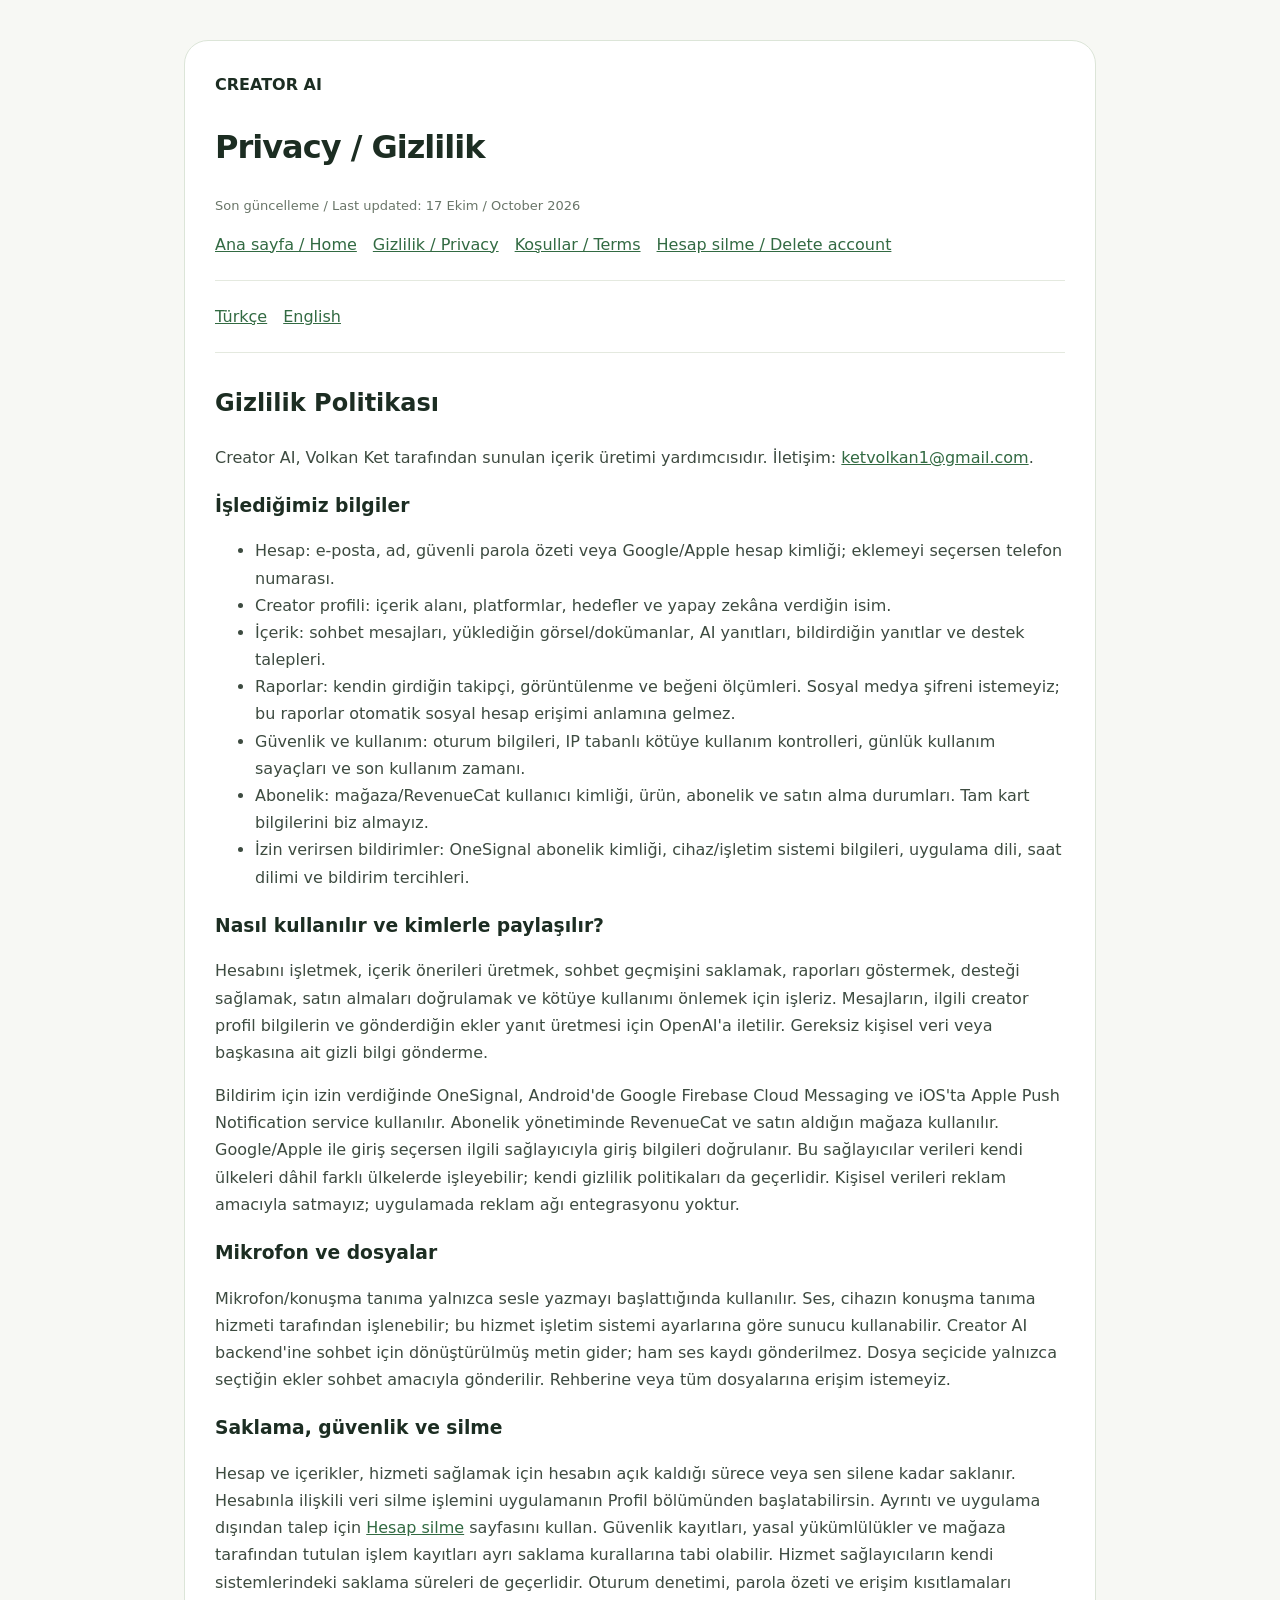
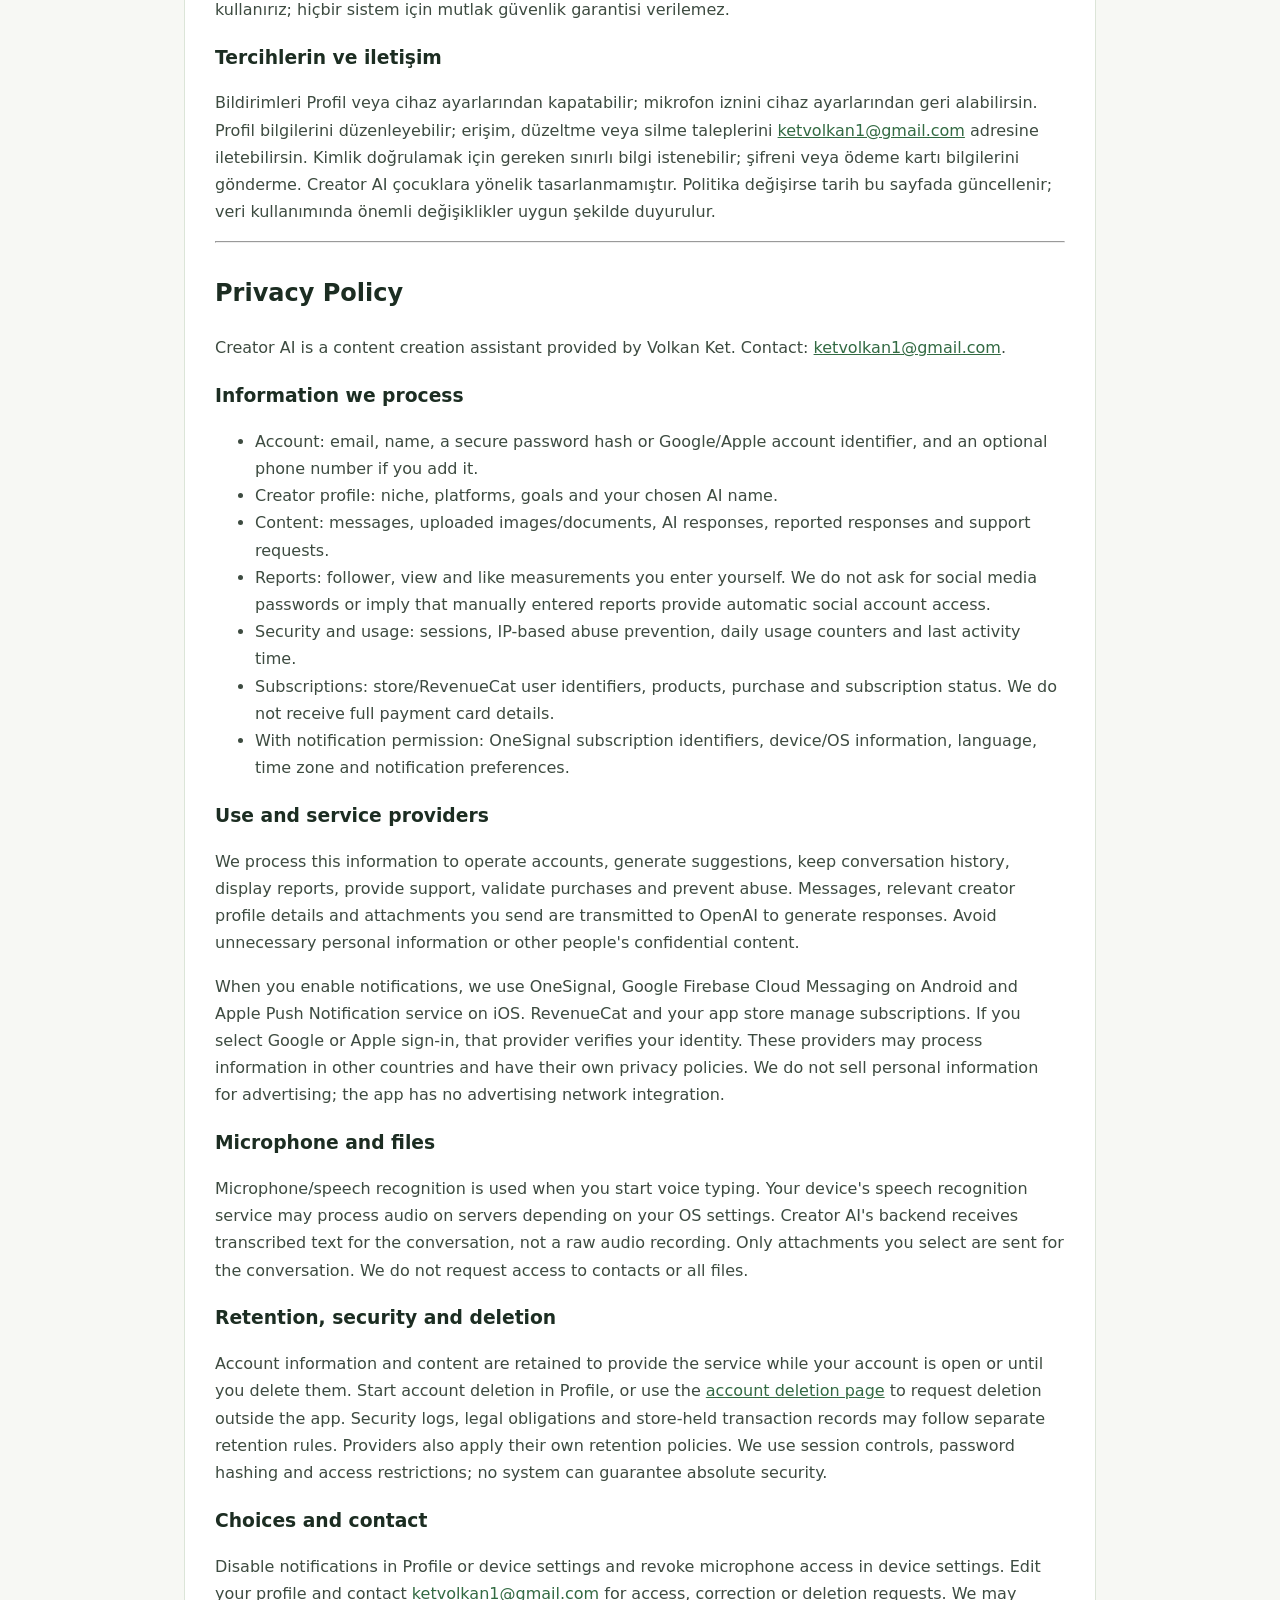
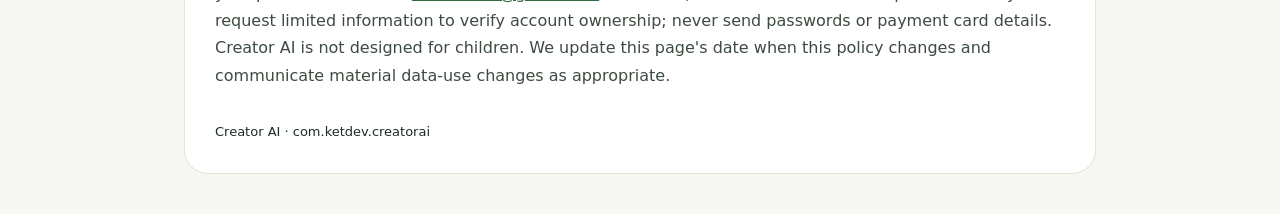
==== privacy.html @ 294b6e58 "Add Creator AI privacy, terms, support and account deletion pages" ====
<!doctype html><html lang="tr"><head><meta charset="utf-8"><meta name="viewport" content="width=device-width,initial-scale=1"><title>Creator AI — Privacy / Gizlilik</title><style>body{margin:0;background:#f7f8f4;color:#1c2d22;font:16px/1.7 system-ui,sans-serif}main{max-width:850px;margin:40px auto;padding:30px;background:white;border:1px solid #dce5d8;border-radius:24px}header{padding-bottom:22px;border-bottom:1px solid #e4e9df}nav{display:flex;flex-wrap:wrap;gap:16px}a{color:#326a42}h1{font-size:32px;letter-spacing:-1px}h2{margin-top:30px}h3{margin-bottom:6px}p,li{color:#3d4b40}.date{font-size:13px;color:#697568}.language{padding:22px 0;border-bottom:1px solid #e4e9df}footer{margin-top:32px;font-size:13px}@media(max-width:600px){main{margin:12px;padding:22px}}</style></head><body><main><header><strong>CREATOR AI</strong><h1>Privacy / Gizlilik</h1><p class="date">Son güncelleme / Last updated: 17 Ekim / October 2026</p><nav><a href="index.html">Ana sayfa / Home</a><a href="privacy.html">Gizlilik / Privacy</a><a href="terms.html">Koşullar / Terms</a><a href="delete-account.html">Hesap silme / Delete account</a></nav></header><nav class="language"><a href="#tr">Türkçe</a><a href="#en">English</a></nav><section id="tr" lang="tr"><h2>Gizlilik Politikası</h2><p>Creator AI, Volkan Ket tarafından sunulan içerik üretimi yardımcısıdır. İletişim: <a href="mailto:ketvolkan1@gmail.com">ketvolkan1@gmail.com</a>.</p>
<h3>İşlediğimiz bilgiler</h3><ul><li>Hesap: e-posta, ad, güvenli parola özeti veya Google/Apple hesap kimliği; eklemeyi seçersen telefon numarası.</li><li>Creator profili: içerik alanı, platformlar, hedefler ve yapay zekâna verdiğin isim.</li><li>İçerik: sohbet mesajları, yüklediğin görsel/dokümanlar, AI yanıtları, bildirdiğin yanıtlar ve destek talepleri.</li><li>Raporlar: kendin girdiğin takipçi, görüntülenme ve beğeni ölçümleri. Sosyal medya şifreni istemeyiz; bu raporlar otomatik sosyal hesap erişimi anlamına gelmez.</li><li>Güvenlik ve kullanım: oturum bilgileri, IP tabanlı kötüye kullanım kontrolleri, günlük kullanım sayaçları ve son kullanım zamanı.</li><li>Abonelik: mağaza/RevenueCat kullanıcı kimliği, ürün, abonelik ve satın alma durumları. Tam kart bilgilerini biz almayız.</li><li>İzin verirsen bildirimler: OneSignal abonelik kimliği, cihaz/işletim sistemi bilgileri, uygulama dili, saat dilimi ve bildirim tercihleri.</li></ul>
<h3>Nasıl kullanılır ve kimlerle paylaşılır?</h3><p>Hesabını işletmek, içerik önerileri üretmek, sohbet geçmişini saklamak, raporları göstermek, desteği sağlamak, satın almaları doğrulamak ve kötüye kullanımı önlemek için işleriz. Mesajların, ilgili creator profil bilgilerin ve gönderdiğin ekler yanıt üretmesi için OpenAI'a iletilir. Gereksiz kişisel veri veya başkasına ait gizli bilgi gönderme.</p><p>Bildirim için izin verdiğinde OneSignal, Android'de Google Firebase Cloud Messaging ve iOS'ta Apple Push Notification service kullanılır. Abonelik yönetiminde RevenueCat ve satın aldığın mağaza kullanılır. Google/Apple ile giriş seçersen ilgili sağlayıcıyla giriş bilgileri doğrulanır. Bu sağlayıcılar verileri kendi ülkeleri dâhil farklı ülkelerde işleyebilir; kendi gizlilik politikaları da geçerlidir. Kişisel verileri reklam amacıyla satmayız; uygulamada reklam ağı entegrasyonu yoktur.</p>
<h3>Mikrofon ve dosyalar</h3><p>Mikrofon/konuşma tanıma yalnızca sesle yazmayı başlattığında kullanılır. Ses, cihazın konuşma tanıma hizmeti tarafından işlenebilir; bu hizmet işletim sistemi ayarlarına göre sunucu kullanabilir. Creator AI backend'ine sohbet için dönüştürülmüş metin gider; ham ses kaydı gönderilmez. Dosya seçicide yalnızca seçtiğin ekler sohbet amacıyla gönderilir. Rehberine veya tüm dosyalarına erişim istemeyiz.</p>
<h3>Saklama, güvenlik ve silme</h3><p>Hesap ve içerikler, hizmeti sağlamak için hesabın açık kaldığı sürece veya sen silene kadar saklanır. Hesabınla ilişkili veri silme işlemini uygulamanın Profil bölümünden başlatabilirsin. Ayrıntı ve uygulama dışından talep için <a href="delete-account.html">Hesap silme</a> sayfasını kullan. Güvenlik kayıtları, yasal yükümlülükler ve mağaza tarafından tutulan işlem kayıtları ayrı saklama kurallarına tabi olabilir. Hizmet sağlayıcıların kendi sistemlerindeki saklama süreleri de geçerlidir. Oturum denetimi, parola özeti ve erişim kısıtlamaları kullanırız; hiçbir sistem için mutlak güvenlik garantisi verilemez.</p>
<h3>Tercihlerin ve iletişim</h3><p>Bildirimleri Profil veya cihaz ayarlarından kapatabilir; mikrofon iznini cihaz ayarlarından geri alabilirsin. Profil bilgilerini düzenleyebilir; erişim, düzeltme veya silme taleplerini <a href="mailto:ketvolkan1@gmail.com">ketvolkan1@gmail.com</a> adresine iletebilirsin. Kimlik doğrulamak için gereken sınırlı bilgi istenebilir; şifreni veya ödeme kartı bilgilerini gönderme. Creator AI çocuklara yönelik tasarlanmamıştır. Politika değişirse tarih bu sayfada güncellenir; veri kullanımında önemli değişiklikler uygun şekilde duyurulur.</p></section><hr><section id="en" lang="en"><h2>Privacy Policy</h2><p>Creator AI is a content creation assistant provided by Volkan Ket. Contact: <a href="mailto:ketvolkan1@gmail.com">ketvolkan1@gmail.com</a>.</p>
<h3>Information we process</h3><ul><li>Account: email, name, a secure password hash or Google/Apple account identifier, and an optional phone number if you add it.</li><li>Creator profile: niche, platforms, goals and your chosen AI name.</li><li>Content: messages, uploaded images/documents, AI responses, reported responses and support requests.</li><li>Reports: follower, view and like measurements you enter yourself. We do not ask for social media passwords or imply that manually entered reports provide automatic social account access.</li><li>Security and usage: sessions, IP-based abuse prevention, daily usage counters and last activity time.</li><li>Subscriptions: store/RevenueCat user identifiers, products, purchase and subscription status. We do not receive full payment card details.</li><li>With notification permission: OneSignal subscription identifiers, device/OS information, language, time zone and notification preferences.</li></ul>
<h3>Use and service providers</h3><p>We process this information to operate accounts, generate suggestions, keep conversation history, display reports, provide support, validate purchases and prevent abuse. Messages, relevant creator profile details and attachments you send are transmitted to OpenAI to generate responses. Avoid unnecessary personal information or other people's confidential content.</p><p>When you enable notifications, we use OneSignal, Google Firebase Cloud Messaging on Android and Apple Push Notification service on iOS. RevenueCat and your app store manage subscriptions. If you select Google or Apple sign-in, that provider verifies your identity. These providers may process information in other countries and have their own privacy policies. We do not sell personal information for advertising; the app has no advertising network integration.</p>
<h3>Microphone and files</h3><p>Microphone/speech recognition is used when you start voice typing. Your device's speech recognition service may process audio on servers depending on your OS settings. Creator AI's backend receives transcribed text for the conversation, not a raw audio recording. Only attachments you select are sent for the conversation. We do not request access to contacts or all files.</p>
<h3>Retention, security and deletion</h3><p>Account information and content are retained to provide the service while your account is open or until you delete them. Start account deletion in Profile, or use the <a href="delete-account.html">account deletion page</a> to request deletion outside the app. Security logs, legal obligations and store-held transaction records may follow separate retention rules. Providers also apply their own retention policies. We use session controls, password hashing and access restrictions; no system can guarantee absolute security.</p>
<h3>Choices and contact</h3><p>Disable notifications in Profile or device settings and revoke microphone access in device settings. Edit your profile and contact <a href="mailto:ketvolkan1@gmail.com">ketvolkan1@gmail.com</a> for access, correction or deletion requests. We may request limited information to verify account ownership; never send passwords or payment card details. Creator AI is not designed for children. We update this page's date when this policy changes and communicate material data-use changes as appropriate.</p></section><footer>Creator AI · com.ketdev.creatorai</footer></main></body></html>
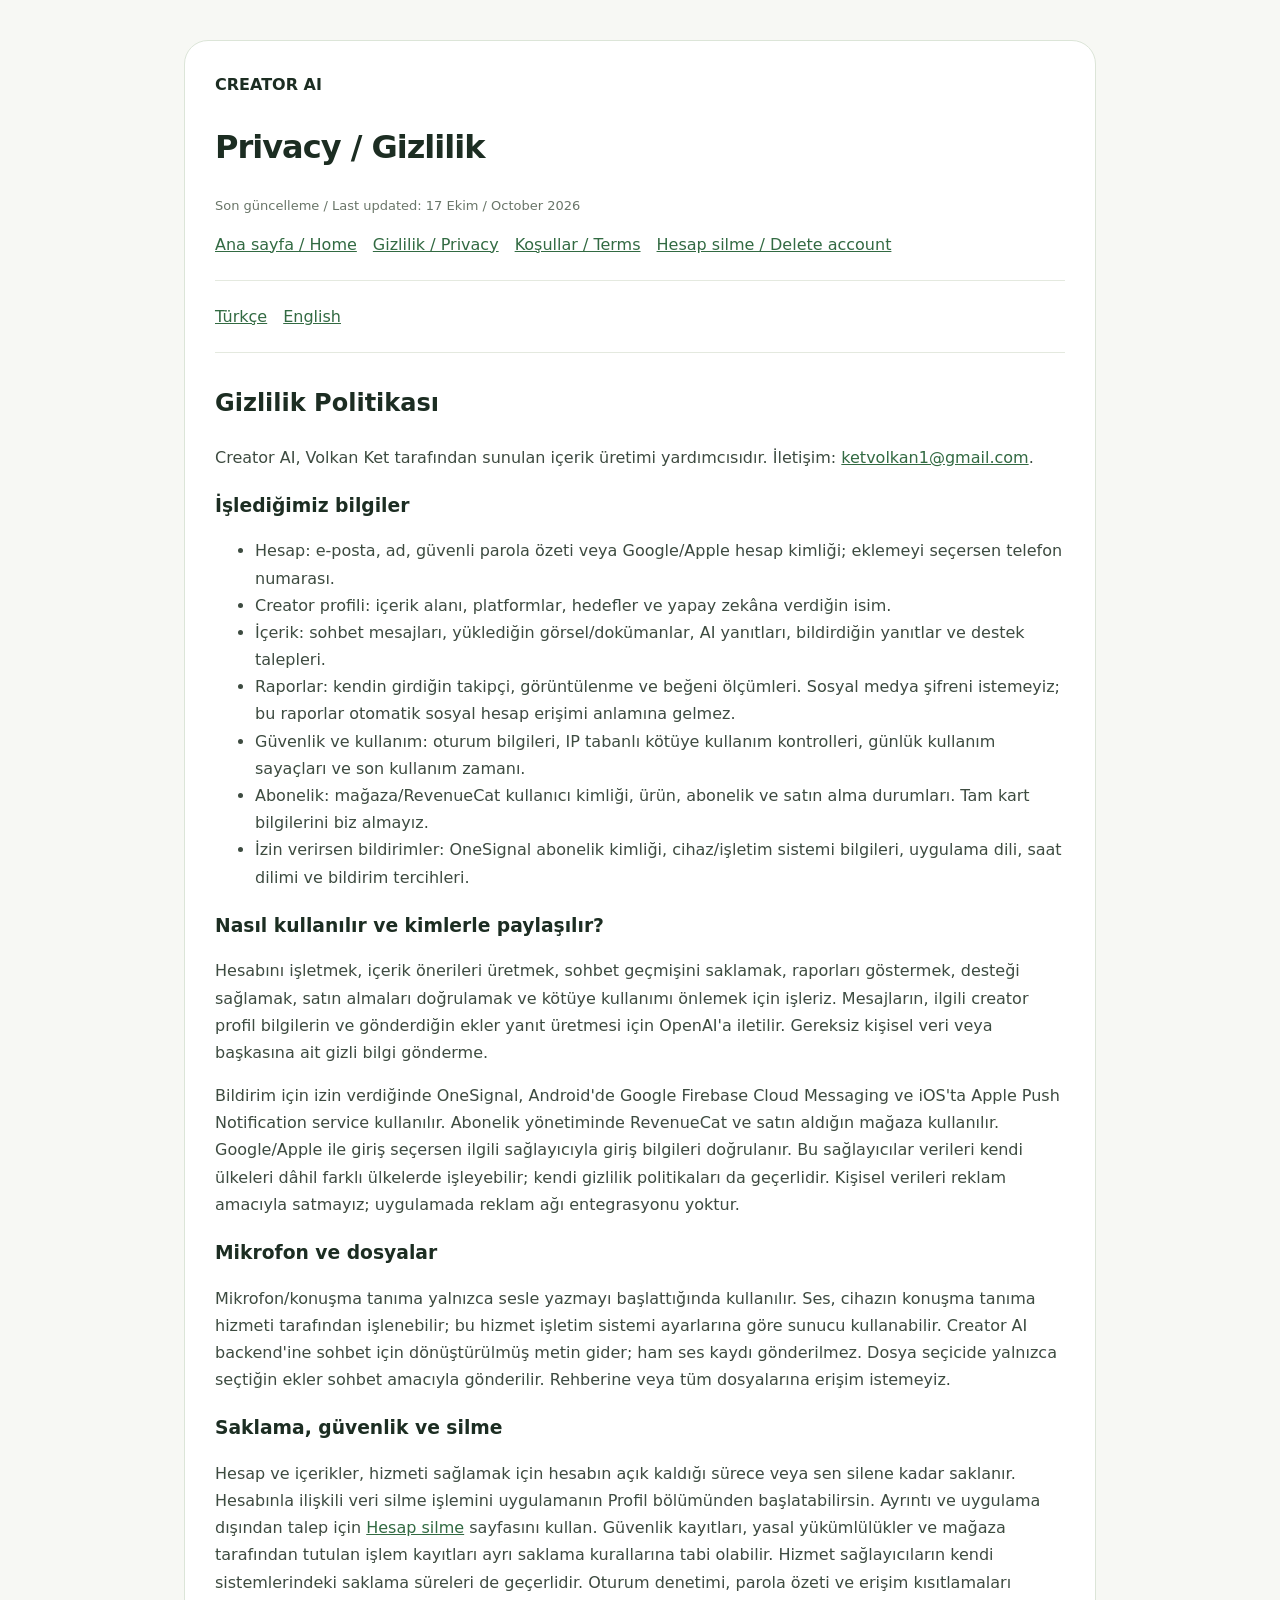
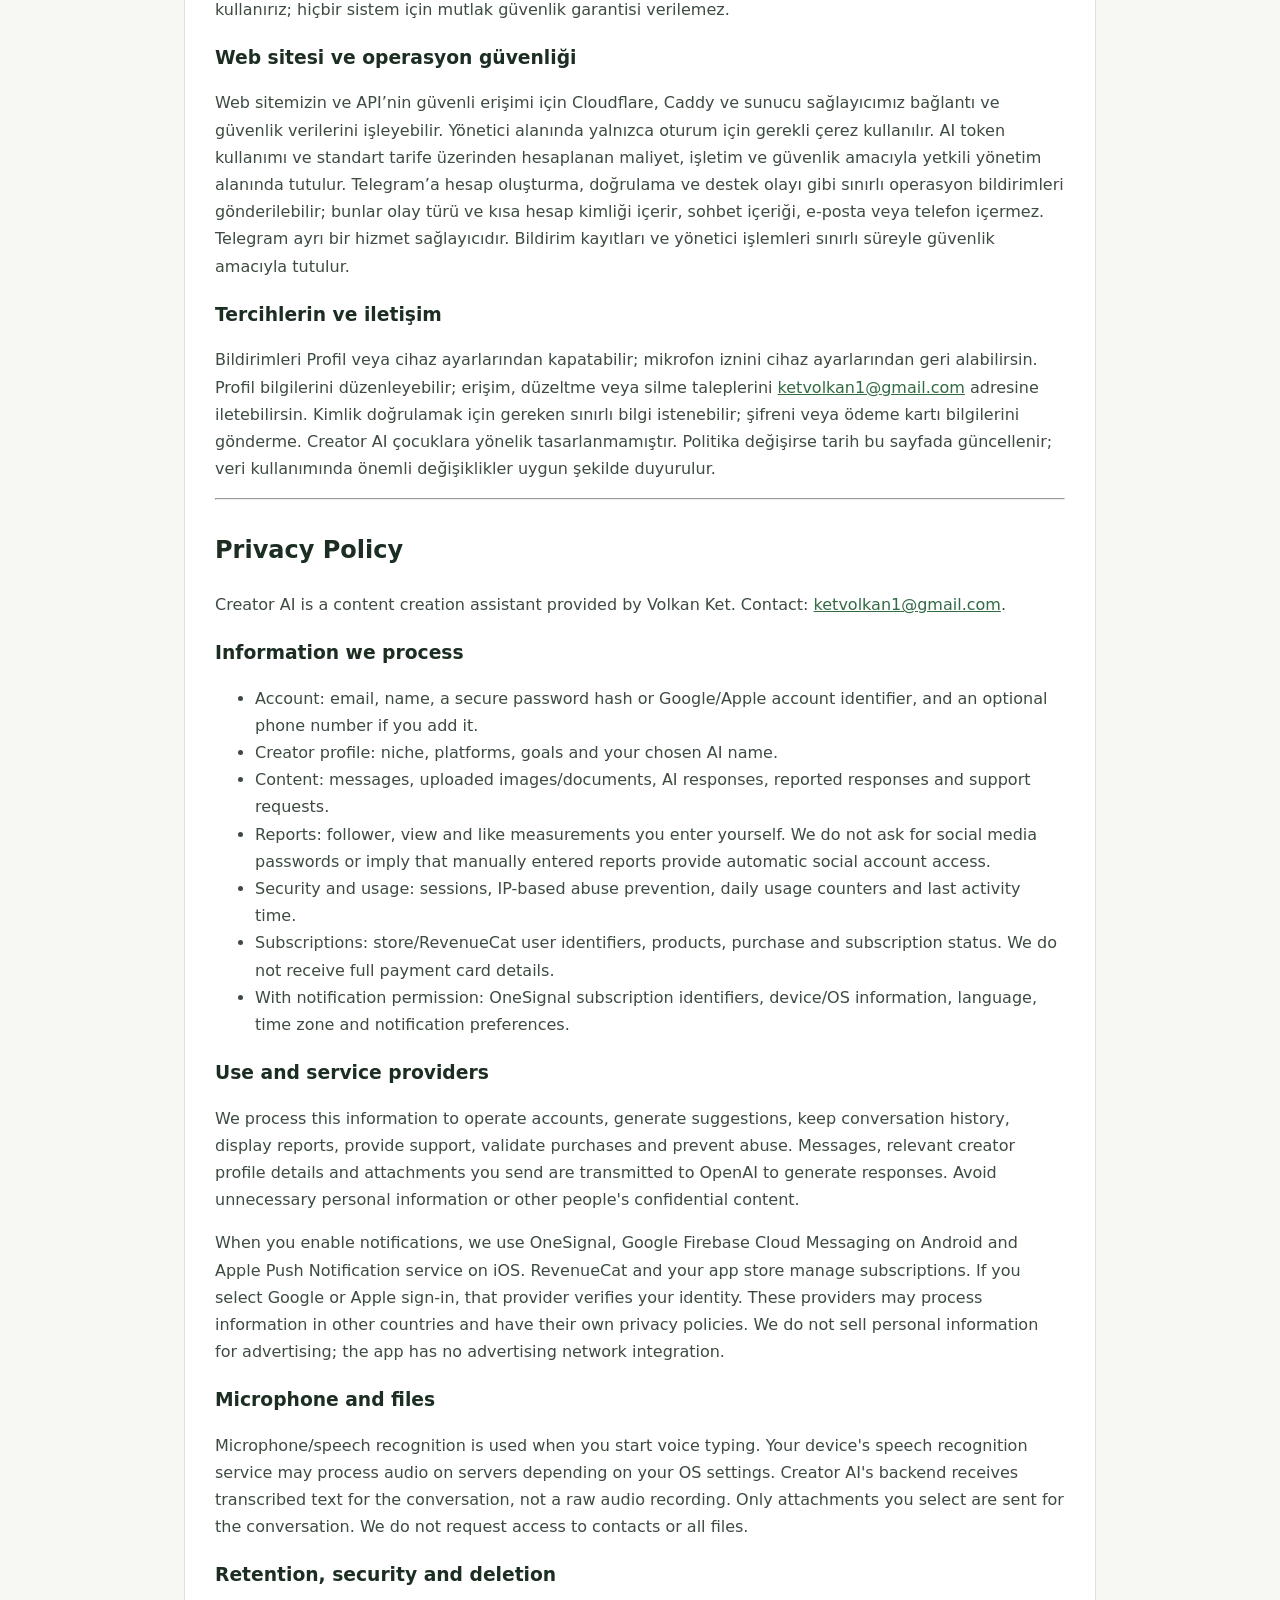
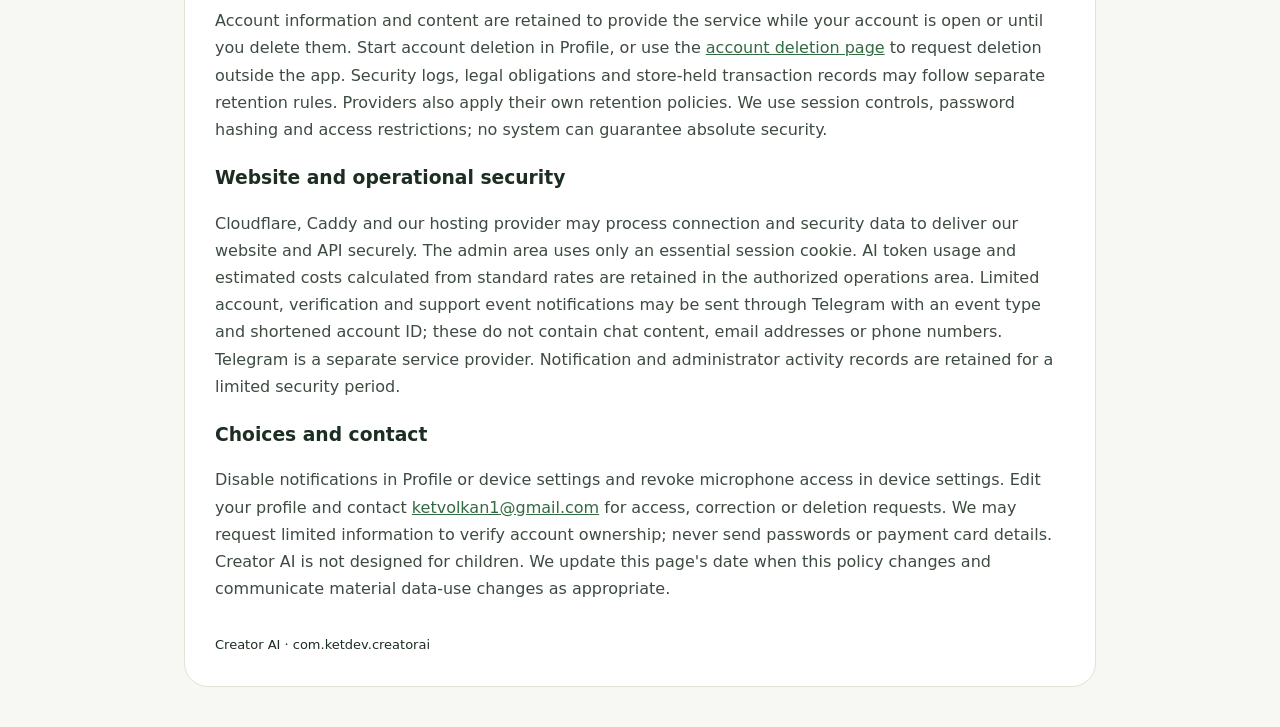
==== commit ed40e05f: "Document hosting, admin sessions and operator notifications" ====
--- a/privacy.html
+++ b/privacy.html
@@ -1,11 +1,11 @@
-<!doctype html><html lang="tr"><head><meta charset="utf-8"><meta name="viewport" content="width=device-width,initial-scale=1"><title>Creator AI — Privacy / Gizlilik</title><style>body{margin:0;background:#f7f8f4;color:#1c2d22;font:16px/1.7 system-ui,sans-serif}main{max-width:850px;margin:40px auto;padding:30px;background:white;border:1px solid #dce5d8;border-radius:24px}header{padding-bottom:22px;border-bottom:1px solid #e4e9df}nav{display:flex;flex-wrap:wrap;gap:16px}a{color:#326a42}h1{font-size:32px;letter-spacing:-1px}h2{margin-top:30px}h3{margin-bottom:6px}p,li{color:#3d4b40}.date{font-size:13px;color:#697568}.language{padding:22px 0;border-bottom:1px solid #e4e9df}footer{margin-top:32px;font-size:13px}@media(max-width:600px){main{margin:12px;padding:22px}}</style></head><body><main><header><strong>CREATOR AI</strong><h1>Privacy / Gizlilik</h1><p class="date">Son güncelleme / Last updated: 17 Ekim / October 2026</p><nav><a href="index.html">Ana sayfa / Home</a><a href="privacy.html">Gizlilik / Privacy</a><a href="terms.html">Koşullar / Terms</a><a href="delete-account.html">Hesap silme / Delete account</a></nav></header><nav class="language"><a href="#tr">Türkçe</a><a href="#en">English</a></nav><section id="tr" lang="tr"><h2>Gizlilik Politikası</h2><p>Creator AI, Volkan Ket tarafından sunulan içerik üretimi yardımcısıdır. İletişim: <a href="mailto:ketvolkan1@gmail.com">ketvolkan1@gmail.com</a>.</p>
+<!doctype html><html lang="tr"><head><meta charset="utf-8"><meta name="viewport" content="width=device-width,initial-scale=1"><title>Creator AI — Privacy / Gizlilik</title><link rel="stylesheet" href="/legal.css"></head><body><main><header><strong>CREATOR AI</strong><h1>Privacy / Gizlilik</h1><p class="date">Son güncelleme / Last updated: 17 Ekim / October 2026</p><nav><a href="index.html">Ana sayfa / Home</a><a href="privacy.html">Gizlilik / Privacy</a><a href="terms.html">Koşullar / Terms</a><a href="delete-account.html">Hesap silme / Delete account</a></nav></header><nav class="language"><a href="#tr">Türkçe</a><a href="#en">English</a></nav><section id="tr" lang="tr"><h2>Gizlilik Politikası</h2><p>Creator AI, Volkan Ket tarafından sunulan içerik üretimi yardımcısıdır. İletişim: <a href="mailto:ketvolkan1@gmail.com">ketvolkan1@gmail.com</a>.</p>
 <h3>İşlediğimiz bilgiler</h3><ul><li>Hesap: e-posta, ad, güvenli parola özeti veya Google/Apple hesap kimliği; eklemeyi seçersen telefon numarası.</li><li>Creator profili: içerik alanı, platformlar, hedefler ve yapay zekâna verdiğin isim.</li><li>İçerik: sohbet mesajları, yüklediğin görsel/dokümanlar, AI yanıtları, bildirdiğin yanıtlar ve destek talepleri.</li><li>Raporlar: kendin girdiğin takipçi, görüntülenme ve beğeni ölçümleri. Sosyal medya şifreni istemeyiz; bu raporlar otomatik sosyal hesap erişimi anlamına gelmez.</li><li>Güvenlik ve kullanım: oturum bilgileri, IP tabanlı kötüye kullanım kontrolleri, günlük kullanım sayaçları ve son kullanım zamanı.</li><li>Abonelik: mağaza/RevenueCat kullanıcı kimliği, ürün, abonelik ve satın alma durumları. Tam kart bilgilerini biz almayız.</li><li>İzin verirsen bildirimler: OneSignal abonelik kimliği, cihaz/işletim sistemi bilgileri, uygulama dili, saat dilimi ve bildirim tercihleri.</li></ul>
 <h3>Nasıl kullanılır ve kimlerle paylaşılır?</h3><p>Hesabını işletmek, içerik önerileri üretmek, sohbet geçmişini saklamak, raporları göstermek, desteği sağlamak, satın almaları doğrulamak ve kötüye kullanımı önlemek için işleriz. Mesajların, ilgili creator profil bilgilerin ve gönderdiğin ekler yanıt üretmesi için OpenAI'a iletilir. Gereksiz kişisel veri veya başkasına ait gizli bilgi gönderme.</p><p>Bildirim için izin verdiğinde OneSignal, Android'de Google Firebase Cloud Messaging ve iOS'ta Apple Push Notification service kullanılır. Abonelik yönetiminde RevenueCat ve satın aldığın mağaza kullanılır. Google/Apple ile giriş seçersen ilgili sağlayıcıyla giriş bilgileri doğrulanır. Bu sağlayıcılar verileri kendi ülkeleri dâhil farklı ülkelerde işleyebilir; kendi gizlilik politikaları da geçerlidir. Kişisel verileri reklam amacıyla satmayız; uygulamada reklam ağı entegrasyonu yoktur.</p>
 <h3>Mikrofon ve dosyalar</h3><p>Mikrofon/konuşma tanıma yalnızca sesle yazmayı başlattığında kullanılır. Ses, cihazın konuşma tanıma hizmeti tarafından işlenebilir; bu hizmet işletim sistemi ayarlarına göre sunucu kullanabilir. Creator AI backend'ine sohbet için dönüştürülmüş metin gider; ham ses kaydı gönderilmez. Dosya seçicide yalnızca seçtiğin ekler sohbet amacıyla gönderilir. Rehberine veya tüm dosyalarına erişim istemeyiz.</p>
 <h3>Saklama, güvenlik ve silme</h3><p>Hesap ve içerikler, hizmeti sağlamak için hesabın açık kaldığı sürece veya sen silene kadar saklanır. Hesabınla ilişkili veri silme işlemini uygulamanın Profil bölümünden başlatabilirsin. Ayrıntı ve uygulama dışından talep için <a href="delete-account.html">Hesap silme</a> sayfasını kullan. Güvenlik kayıtları, yasal yükümlülükler ve mağaza tarafından tutulan işlem kayıtları ayrı saklama kurallarına tabi olabilir. Hizmet sağlayıcıların kendi sistemlerindeki saklama süreleri de geçerlidir. Oturum denetimi, parola özeti ve erişim kısıtlamaları kullanırız; hiçbir sistem için mutlak güvenlik garantisi verilemez.</p>
-<h3>Tercihlerin ve iletişim</h3><p>Bildirimleri Profil veya cihaz ayarlarından kapatabilir; mikrofon iznini cihaz ayarlarından geri alabilirsin. Profil bilgilerini düzenleyebilir; erişim, düzeltme veya silme taleplerini <a href="mailto:ketvolkan1@gmail.com">ketvolkan1@gmail.com</a> adresine iletebilirsin. Kimlik doğrulamak için gereken sınırlı bilgi istenebilir; şifreni veya ödeme kartı bilgilerini gönderme. Creator AI çocuklara yönelik tasarlanmamıştır. Politika değişirse tarih bu sayfada güncellenir; veri kullanımında önemli değişiklikler uygun şekilde duyurulur.</p></section><hr><section id="en" lang="en"><h2>Privacy Policy</h2><p>Creator AI is a content creation assistant provided by Volkan Ket. Contact: <a href="mailto:ketvolkan1@gmail.com">ketvolkan1@gmail.com</a>.</p>
+<h3>Web sitesi ve operasyon güvenliği</h3><p>Web sitemizin ve API’nin güvenli erişimi için Cloudflare, Caddy ve sunucu sağlayıcımız bağlantı ve güvenlik verilerini işleyebilir. Yönetici alanında yalnızca oturum için gerekli çerez kullanılır. AI token kullanımı ve standart tarife üzerinden hesaplanan maliyet, işletim ve güvenlik amacıyla yetkili yönetim alanında tutulur. Telegram’a hesap oluşturma, doğrulama ve destek olayı gibi sınırlı operasyon bildirimleri gönderilebilir; bunlar olay türü ve kısa hesap kimliği içerir, sohbet içeriği, e-posta veya telefon içermez. Telegram ayrı bir hizmet sağlayıcıdır. Bildirim kayıtları ve yönetici işlemleri sınırlı süreyle güvenlik amacıyla tutulur.</p><h3>Tercihlerin ve iletişim</h3><p>Bildirimleri Profil veya cihaz ayarlarından kapatabilir; mikrofon iznini cihaz ayarlarından geri alabilirsin. Profil bilgilerini düzenleyebilir; erişim, düzeltme veya silme taleplerini <a href="mailto:ketvolkan1@gmail.com">ketvolkan1@gmail.com</a> adresine iletebilirsin. Kimlik doğrulamak için gereken sınırlı bilgi istenebilir; şifreni veya ödeme kartı bilgilerini gönderme. Creator AI çocuklara yönelik tasarlanmamıştır. Politika değişirse tarih bu sayfada güncellenir; veri kullanımında önemli değişiklikler uygun şekilde duyurulur.</p></section><hr><section id="en" lang="en"><h2>Privacy Policy</h2><p>Creator AI is a content creation assistant provided by Volkan Ket. Contact: <a href="mailto:ketvolkan1@gmail.com">ketvolkan1@gmail.com</a>.</p>
 <h3>Information we process</h3><ul><li>Account: email, name, a secure password hash or Google/Apple account identifier, and an optional phone number if you add it.</li><li>Creator profile: niche, platforms, goals and your chosen AI name.</li><li>Content: messages, uploaded images/documents, AI responses, reported responses and support requests.</li><li>Reports: follower, view and like measurements you enter yourself. We do not ask for social media passwords or imply that manually entered reports provide automatic social account access.</li><li>Security and usage: sessions, IP-based abuse prevention, daily usage counters and last activity time.</li><li>Subscriptions: store/RevenueCat user identifiers, products, purchase and subscription status. We do not receive full payment card details.</li><li>With notification permission: OneSignal subscription identifiers, device/OS information, language, time zone and notification preferences.</li></ul>
 <h3>Use and service providers</h3><p>We process this information to operate accounts, generate suggestions, keep conversation history, display reports, provide support, validate purchases and prevent abuse. Messages, relevant creator profile details and attachments you send are transmitted to OpenAI to generate responses. Avoid unnecessary personal information or other people's confidential content.</p><p>When you enable notifications, we use OneSignal, Google Firebase Cloud Messaging on Android and Apple Push Notification service on iOS. RevenueCat and your app store manage subscriptions. If you select Google or Apple sign-in, that provider verifies your identity. These providers may process information in other countries and have their own privacy policies. We do not sell personal information for advertising; the app has no advertising network integration.</p>
 <h3>Microphone and files</h3><p>Microphone/speech recognition is used when you start voice typing. Your device's speech recognition service may process audio on servers depending on your OS settings. Creator AI's backend receives transcribed text for the conversation, not a raw audio recording. Only attachments you select are sent for the conversation. We do not request access to contacts or all files.</p>
 <h3>Retention, security and deletion</h3><p>Account information and content are retained to provide the service while your account is open or until you delete them. Start account deletion in Profile, or use the <a href="delete-account.html">account deletion page</a> to request deletion outside the app. Security logs, legal obligations and store-held transaction records may follow separate retention rules. Providers also apply their own retention policies. We use session controls, password hashing and access restrictions; no system can guarantee absolute security.</p>
-<h3>Choices and contact</h3><p>Disable notifications in Profile or device settings and revoke microphone access in device settings. Edit your profile and contact <a href="mailto:ketvolkan1@gmail.com">ketvolkan1@gmail.com</a> for access, correction or deletion requests. We may request limited information to verify account ownership; never send passwords or payment card details. Creator AI is not designed for children. We update this page's date when this policy changes and communicate material data-use changes as appropriate.</p></section><footer>Creator AI · com.ketdev.creatorai</footer></main></body></html>+<h3>Website and operational security</h3><p>Cloudflare, Caddy and our hosting provider may process connection and security data to deliver our website and API securely. The admin area uses only an essential session cookie. AI token usage and estimated costs calculated from standard rates are retained in the authorized operations area. Limited account, verification and support event notifications may be sent through Telegram with an event type and shortened account ID; these do not contain chat content, email addresses or phone numbers. Telegram is a separate service provider. Notification and administrator activity records are retained for a limited security period.</p><h3>Choices and contact</h3><p>Disable notifications in Profile or device settings and revoke microphone access in device settings. Edit your profile and contact <a href="mailto:ketvolkan1@gmail.com">ketvolkan1@gmail.com</a> for access, correction or deletion requests. We may request limited information to verify account ownership; never send passwords or payment card details. Creator AI is not designed for children. We update this page's date when this policy changes and communicate material data-use changes as appropriate.</p></section><footer>Creator AI · com.ketdev.creatorai</footer></main></body></html>
--- a/legal.css
+++ b/legal.css
@@ -0,0 +1 @@
+body{margin:0;background:#f7f8f4;color:#1c2d22;font:16px/1.7 system-ui,sans-serif}main{max-width:850px;margin:40px auto;padding:30px;background:white;border:1px solid #dce5d8;border-radius:24px}header{padding-bottom:22px;border-bottom:1px solid #e4e9df}nav{display:flex;flex-wrap:wrap;gap:16px}a{color:#326a42}h1{font-size:32px;letter-spacing:-1px}h2{margin-top:30px}h3{margin-bottom:6px}p,li{color:#3d4b40}.date{font-size:13px;color:#697568}.language{padding:22px 0;border-bottom:1px solid #e4e9df}footer{margin-top:32px;font-size:13px}@media(max-width:600px){main{margin:12px;padding:22px}}
